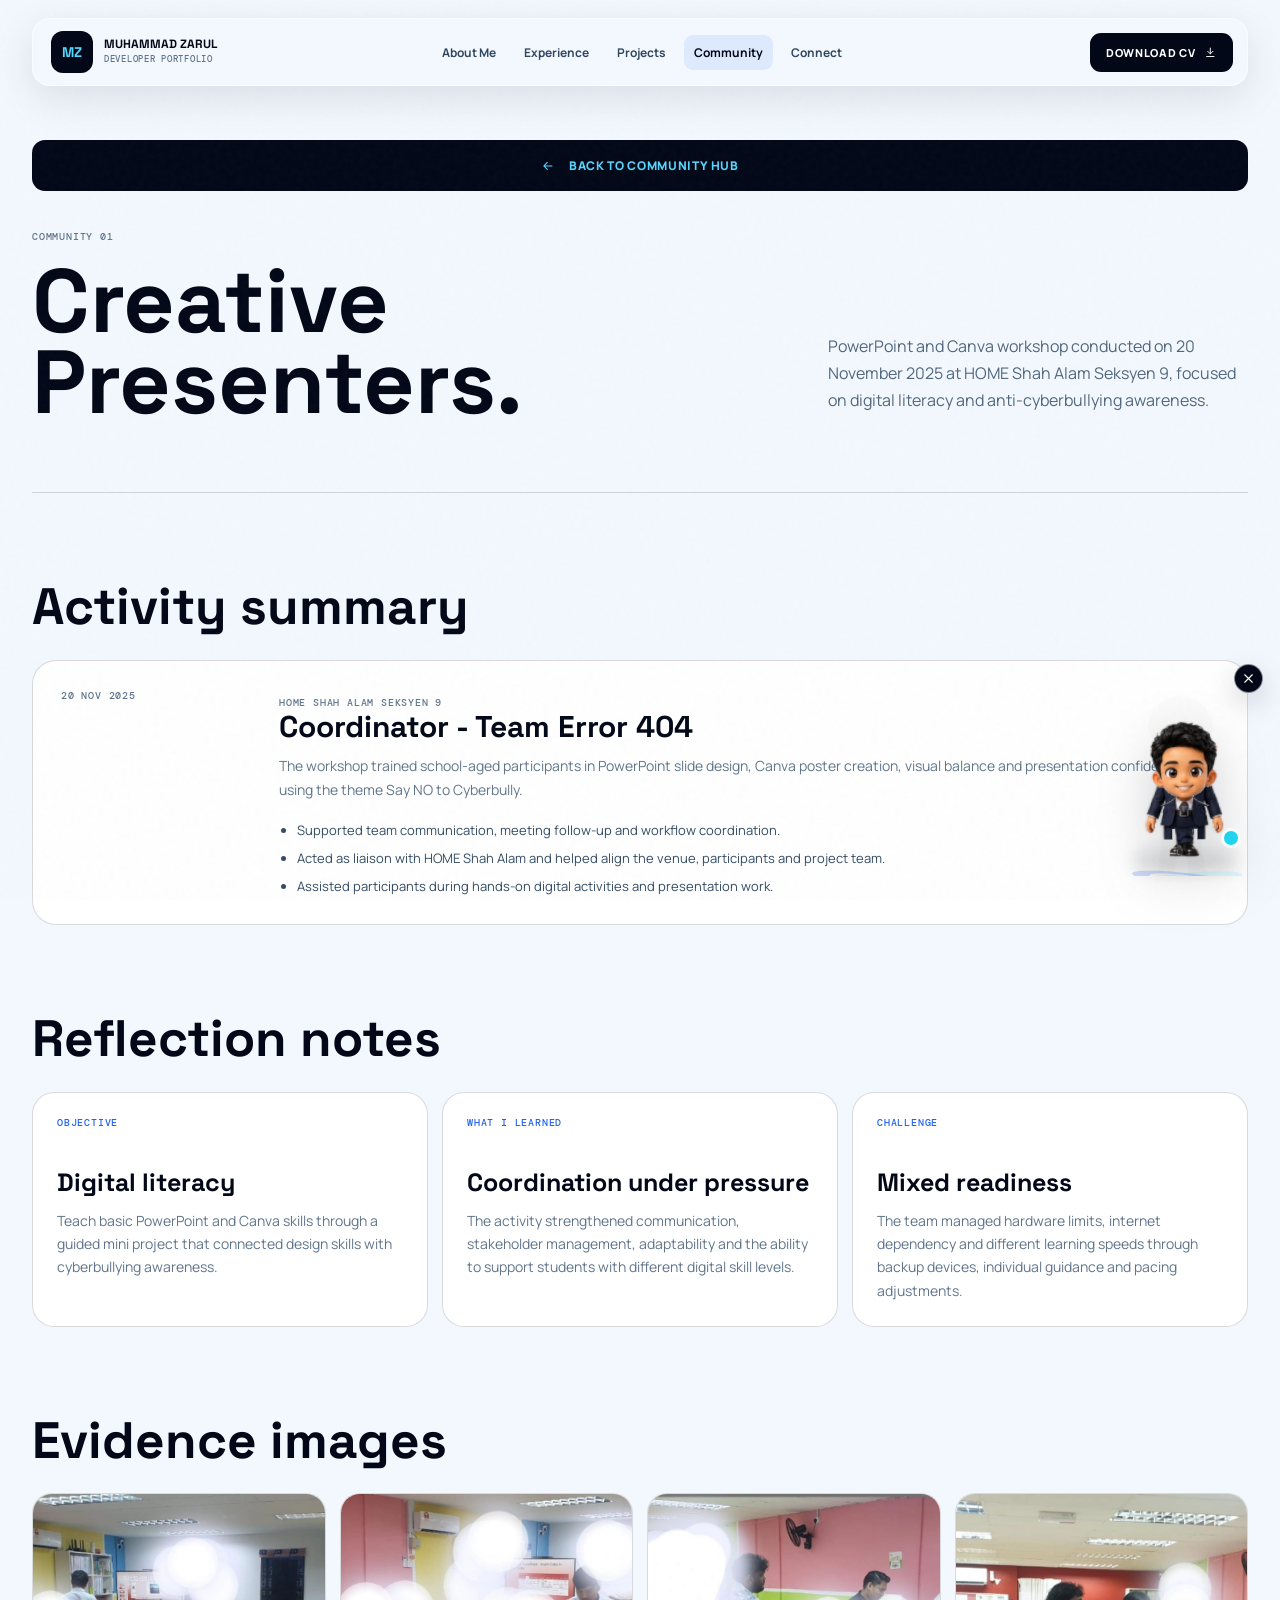
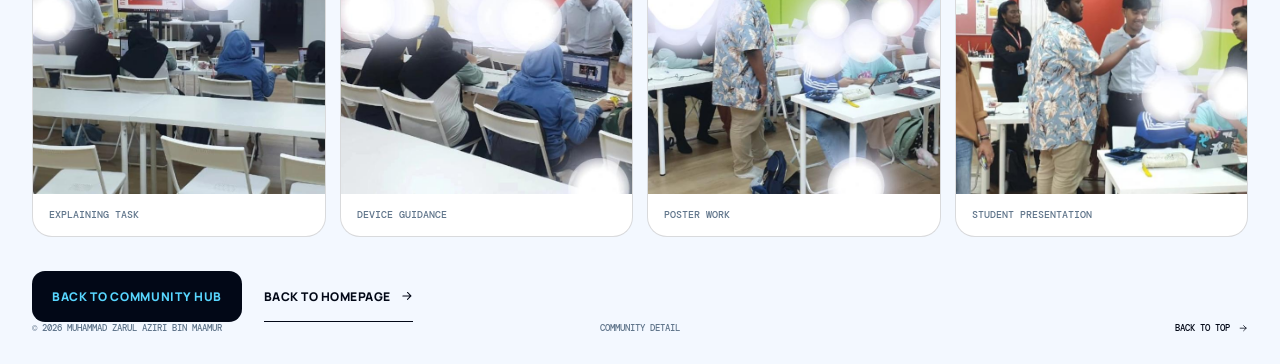
==== community-creative-presenters.html @ b319f22c "Initial portfolio site for GitHub Pages" ====
<!doctype html>
<html lang="en">
<head>
  <meta charset="utf-8">
  <meta name="viewport" content="width=device-width, initial-scale=1">
  <meta name="description" content="Creative Presenters community engagement activity by Muhammad Zarul Aziri Bin Maamur.">
  <meta name="theme-color" content="#020817">
  <title>Creative Presenters | Muhammad Zarul Aziri</title>
  <link rel="preconnect" href="https://fonts.googleapis.com">
  <link rel="preconnect" href="https://fonts.gstatic.com" crossorigin>
  <link href="https://fonts.googleapis.com/css2?family=DM+Mono:wght@400;500&family=Manrope:wght@400;500;600;700;800&family=Space+Grotesk:wght@500;600;700&display=swap" rel="stylesheet">
  <link rel="stylesheet" href="styles.css?v=fixed-image-lightbox">
  <script src="script.js?v=fixed-image-lightbox" defer></script>
</head>
<body id="top">
  <svg class="svg-sprite" aria-hidden="true">
    <symbol id="icon-arrow" viewBox="0 0 24 24"><path d="M5 12h14M13 6l6 6-6 6"/></symbol>
    <symbol id="icon-download" viewBox="0 0 24 24"><path d="M12 4v11M7 10l5 5 5-5M5 20h14"/></symbol>
    <symbol id="icon-menu" viewBox="0 0 24 24"><path d="M4 7h16M4 12h16M4 17h16"/></symbol>
    <symbol id="icon-close" viewBox="0 0 24 24"><path d="m6 6 12 12M18 6 6 18"/></symbol>
  </svg>

  <div class="noise" aria-hidden="true"></div>
  <div class="scroll-progress" aria-hidden="true"><span></span></div>

  <header class="site-header">
    <a class="brand" href="index.html#top" aria-label="Back to homepage">
      <span class="brand-mark">MZ</span>
      <span class="brand-copy">Muhammad Zarul<br><small>Developer portfolio</small></span>
    </a>
    <nav class="desktop-nav" aria-label="Primary navigation">
      <a href="index.html#about">About Me</a>
      <a href="index.html#experience">Experience</a>
      <a href="index.html#work">Projects</a>
      <a class="active" href="index.html#community">Community</a>
      <a href="index.html#contact">Connect</a>
    </nav>
    <a class="header-cta" href="assets/documents/Muhammad_Zarul_Aziri_Internship_CV_Corrected.docx" download>
      Download CV
      <svg><use href="#icon-download"></use></svg>
    </a>
    <button class="menu-toggle" type="button" aria-label="Open menu" aria-expanded="false">
      <svg class="menu-open"><use href="#icon-menu"></use></svg>
      <svg class="menu-close"><use href="#icon-close"></use></svg>
    </button>
  </header>

  <nav class="mobile-nav" aria-label="Mobile navigation">
    <a href="index.html#about">01. About Me</a>
    <a href="index.html#experience">02. Work Experience</a>
    <a href="index.html#work">03. Projects</a>
    <a href="index.html#community">04. Community</a>
    <a href="index.html#contact">05. Connect</a>
  </nav>

  <main class="detail-page section-shell">
    <a class="button button-primary detail-back" href="community.html">
      <svg><use href="#icon-arrow"></use></svg>
      Back to community hub
    </a>

    <section class="detail-hero">
      <div>
        <span class="detail-eyebrow">Community 01</span>
        <h1>Creative Presenters.</h1>
      </div>
      <p>PowerPoint and Canva workshop conducted on 20 November 2025 at HOME Shah Alam Seksyen 9, focused on digital literacy and anti-cyberbullying awareness.</p>
    </section>

    <section class="detail-section" aria-labelledby="creative-summary-title">
      <h2 id="creative-summary-title">Activity summary</h2>
      <article class="role-card">
        <time>20 Nov 2025</time>
        <div>
          <span class="role-meta">HOME Shah Alam Seksyen 9</span>
          <h3>Coordinator - Team Error 404</h3>
          <p>The workshop trained school-aged participants in PowerPoint slide design, Canva poster creation, visual balance and presentation confidence using the theme Say NO to Cyberbully.</p>
          <ul>
            <li>Supported team communication, meeting follow-up and workflow coordination.</li>
            <li>Acted as liaison with HOME Shah Alam and helped align the venue, participants and project team.</li>
            <li>Assisted participants during hands-on digital activities and presentation work.</li>
          </ul>
        </div>
      </article>
    </section>

    <section class="detail-section" aria-labelledby="creative-reflection-title">
      <h2 id="creative-reflection-title">Reflection notes</h2>
      <div class="experience-topic-grid">
        <article class="experience-topic-card">
          <span>Objective</span>
          <h3>Digital literacy</h3>
          <p>Teach basic PowerPoint and Canva skills through a guided mini project that connected design skills with cyberbullying awareness.</p>
        </article>
        <article class="experience-topic-card">
          <span>What I learned</span>
          <h3>Coordination under pressure</h3>
          <p>The activity strengthened communication, stakeholder management, adaptability and the ability to support students with different digital skill levels.</p>
        </article>
        <article class="experience-topic-card">
          <span>Challenge</span>
          <h3>Mixed readiness</h3>
          <p>The team managed hardware limits, internet dependency and different learning speeds through backup devices, individual guidance and pacing adjustments.</p>
        </article>
      </div>
    </section>

    <section class="detail-section" aria-labelledby="creative-gallery-title">
      <h2 id="creative-gallery-title">Evidence images</h2>
      <div class="detail-gallery">
        <figure>
          <a href="assets/community/creative-presenters/1-explaining-task.jpg" aria-label="Open explaining task image">
            <img src="assets/community/creative-presenters/1-explaining-task.jpg" alt="Explaining the workshop task to students">
          </a>
          <figcaption>Explaining task</figcaption>
        </figure>
        <figure>
          <a href="assets/community/creative-presenters/2-device-guidance.jpg" aria-label="Open device guidance image">
            <img src="assets/community/creative-presenters/2-device-guidance.jpg" alt="Helping students use their devices during the digital activity">
          </a>
          <figcaption>Device guidance</figcaption>
        </figure>
        <figure>
          <a href="assets/community/creative-presenters/3-poster-work.jpg" aria-label="Open poster work image">
            <img src="assets/community/creative-presenters/3-poster-work.jpg" alt="Overseeing students as they completed digital poster work">
          </a>
          <figcaption>Poster work</figcaption>
        </figure>
        <figure>
          <a href="assets/community/creative-presenters/4-student-presentation.jpg" aria-label="Open student presentation image">
            <img src="assets/community/creative-presenters/4-student-presentation.jpg" alt="Students presenting their Say NO to Cyberbully project">
          </a>
          <figcaption>Student presentation</figcaption>
        </figure>
      </div>
      <div class="detail-actions">
        <a class="button button-primary" href="community.html">Back to community hub</a>
        <a class="text-link" href="index.html#community">Back to homepage <svg><use href="#icon-arrow"></use></svg></a>
      </div>
    </section>
  </main>

  <footer class="site-footer section-shell">
    <span>&copy; <span id="year"></span> Muhammad Zarul Aziri Bin Maamur</span>
    <span>Community detail</span>
    <a href="#top">Back to top <svg><use href="#icon-arrow"></use></svg></a>
  </footer>
</body>
</html>
---- styles.css ----
:root {
  --ink: #020817;
  --ink-soft: #071b33;
  --paper: #f3f8ff;
  --paper-bright: #ffffff;
  --line: rgba(2, 8, 23, 0.15);
  --muted: #60758b;
  --sky: #58d6ff;
  --cyan: #22d3ee;
  --blue: #2563eb;
  --blue-deep: #0b2a52;
  --radius: 28px;
  --shadow: 0 24px 80px rgba(2, 8, 23, 0.14);
}

* {
  box-sizing: border-box;
}

html {
  overflow-x: hidden;
  scroll-behavior: smooth;
}

body {
  margin: 0;
  color: var(--ink);
  background: var(--paper);
  font-family: "Manrope", sans-serif;
  overflow-x: hidden;
}

body.menu-open {
  overflow: hidden;
}

main {
  display: flex;
  flex-direction: column;
}

.hero {
  order: 1;
}

.showreel {
  order: 2;
}

.skills {
  order: 3;
}

.experience {
  order: 4;
}

.projects {
  order: 5;
}

.community {
  order: 6;
}

.contact {
  order: 7;
}

[id] {
  scroll-margin-top: 120px;
}

a {
  color: inherit;
  text-decoration: none;
}

button,
a {
  -webkit-tap-highlight-color: transparent;
}

button:focus-visible,
a:focus-visible {
  outline: 3px solid var(--cyan);
  outline-offset: 4px;
}

button {
  font: inherit;
}

img,
video {
  display: block;
  width: 100%;
}

svg {
  width: 1.15em;
  height: 1.15em;
  fill: none;
  stroke: currentColor;
  stroke-width: 1.8;
  stroke-linecap: round;
  stroke-linejoin: round;
}

.svg-sprite {
  position: absolute;
  width: 0;
  height: 0;
  overflow: hidden;
}

.noise {
  position: fixed;
  inset: 0;
  z-index: 20;
  pointer-events: none;
  opacity: 0.035;
  background-image: url("data:image/svg+xml,%3Csvg viewBox='0 0 180 180' xmlns='http://www.w3.org/2000/svg'%3E%3Cfilter id='n'%3E%3CfeTurbulence type='fractalNoise' baseFrequency='.9' numOctaves='3' stitchTiles='stitch'/%3E%3C/filter%3E%3Crect width='100%25' height='100%25' filter='url(%23n)' opacity='.8'/%3E%3C/svg%3E");
}

.scroll-progress {
  position: fixed;
  top: 0;
  left: 0;
  z-index: 100;
  width: 100%;
  height: 3px;
  pointer-events: none;
}

.scroll-progress span {
  display: block;
  width: 0;
  height: 100%;
  background: linear-gradient(90deg, var(--blue), var(--cyan));
}

.mascot {
  position: fixed;
  right: clamp(16px, 2.4vw, 34px);
  bottom: clamp(16px, 2.8vw, 34px);
  z-index: 95;
  display: grid;
  gap: 10px;
  justify-items: end;
  width: min(310px, calc(100vw - 28px));
  pointer-events: none;
  opacity: 1;
  transform: none;
  transition:
    left 5200ms linear,
    top 5200ms linear,
    opacity 180ms ease,
    transform 180ms ease;
  will-change: left, top;
}

.mascot.is-positioned {
  top: var(--mascot-y);
  right: auto;
  bottom: auto;
  left: var(--mascot-x);
}

.mascot.is-hidden,
body.menu-open .mascot {
  opacity: 0;
  pointer-events: none;
  transform: translateY(18px) scale(0.92);
}

.mascot.is-dragging {
  transition: opacity 180ms ease, transform 180ms ease;
  transform: scale(1.02);
}

.mascot-bubble {
  position: relative;
  width: min(275px, 100%);
  padding: 14px;
  border: 1px solid rgba(255, 255, 255, 0.68);
  border-radius: 18px 18px 7px 18px;
  background: rgba(255, 255, 255, 0.88);
  box-shadow: 0 18px 50px rgba(2, 8, 23, 0.14);
  backdrop-filter: blur(18px);
  opacity: 0;
  pointer-events: none;
  transform: translateY(8px) scale(0.96);
  transform-origin: right bottom;
  transition: opacity 180ms ease, transform 180ms ease, visibility 180ms ease;
  visibility: hidden;
}

.mascot:hover .mascot-bubble,
.mascot:focus-within .mascot-bubble,
.mascot.is-open .mascot-bubble {
  opacity: 1;
  pointer-events: auto;
  transform: none;
  visibility: visible;
}

.mascot.is-dragging .mascot-bubble {
  opacity: 0;
  pointer-events: none;
  transform: translateY(8px) scale(0.96);
  visibility: hidden;
}

.mascot-bubble::after {
  position: absolute;
  right: 34px;
  bottom: -8px;
  width: 16px;
  aspect-ratio: 1;
  border-right: 1px solid rgba(255, 255, 255, 0.68);
  border-bottom: 1px solid rgba(255, 255, 255, 0.68);
  background: rgba(255, 255, 255, 0.88);
  content: "";
  transform: rotate(45deg);
}

.mascot-kicker {
  display: block;
  margin-bottom: 6px;
  color: var(--blue);
  font: 700 9px/1.2 "DM Mono", monospace;
  letter-spacing: 0.08em;
  text-transform: uppercase;
}

.mascot-message {
  margin: 0;
  color: #18304a;
  font-size: 12px;
  font-weight: 700;
  line-height: 1.45;
}

.mascot-actions {
  position: relative;
  z-index: 1;
  display: flex;
  gap: 8px;
  margin-top: 11px;
}

.mascot-actions a {
  display: inline-flex;
  align-items: center;
  justify-content: center;
  min-height: 34px;
  padding: 0 12px;
  border: 1px solid rgba(37, 99, 235, 0.16);
  border-radius: 10px;
  background: rgba(37, 99, 235, 0.08);
  color: var(--ink);
  font-size: 11px;
  font-weight: 800;
}

.mascot-stage {
  position: relative;
  width: 142px;
  height: 196px;
  border-radius: 38% 38% 24px 24px;
  filter: drop-shadow(0 18px 26px rgba(2, 8, 23, 0.18));
  pointer-events: auto;
  touch-action: none;
  transform-style: preserve-3d;
}

.mascot.is-settling .mascot-stage {
  animation: mascot-walk 650ms ease-in-out infinite;
}

.mascot-stage::before {
  position: absolute;
  left: 50%;
  bottom: 6px;
  width: 72%;
  height: 18px;
  border-radius: 999px;
  background: rgba(2, 8, 23, 0.16);
  content: "";
  filter: blur(9px);
  transform: translateX(-50%);
}

.mascot-canvas,
.mascot-fallback {
  position: absolute;
  inset: 0;
  width: 100%;
  height: 100%;
}

.mascot-canvas {
  opacity: 0;
}

.mascot-fallback {
  object-fit: contain;
  opacity: 1;
  animation: mascot-float 3.4s ease-in-out infinite;
}

.mascot.has-webgl .mascot-canvas {
  opacity: 1;
}

.mascot.has-webgl .mascot-fallback {
  opacity: 0;
}

.mascot-button {
  position: absolute;
  inset: 11% 8% 6%;
  border: 0;
  border-radius: 42% 42% 18px 18px;
  background: transparent;
  cursor: grab;
  touch-action: none;
}

.mascot.is-dragging .mascot-button {
  cursor: grabbing;
}

.mascot-button::after {
  position: absolute;
  right: 4px;
  bottom: 16px;
  width: 14px;
  aspect-ratio: 1;
  border: 3px solid rgba(255, 255, 255, 0.96);
  border-radius: 999px;
  background: var(--cyan);
  box-shadow: 0 0 0 0 rgba(34, 211, 238, 0.45);
  content: "";
  animation: mascot-pulse 1.8s ease-out infinite;
}

.mascot-button:focus-visible {
  outline: 3px solid var(--cyan);
  outline-offset: 5px;
}

.mascot-close {
  position: absolute;
  right: -7px;
  bottom: 183px;
  display: grid;
  place-items: center;
  width: 29px;
  aspect-ratio: 1;
  padding: 0;
  color: white;
  border: 1px solid rgba(255, 255, 255, 0.52);
  border-radius: 999px;
  background: var(--ink);
  box-shadow: 0 10px 28px rgba(2, 8, 23, 0.18);
  cursor: pointer;
  pointer-events: auto;
}

.mascot-close svg {
  width: 15px;
  height: 15px;
}

@media (max-width: 1023px), (hover: none), (pointer: coarse) {
  .mascot {
    display: none;
  }
}

@keyframes mascot-float {
  50% {
    transform: translateY(-5px) rotate(-1deg);
  }
}

@keyframes mascot-walk {
  35% {
    transform: translateY(-5px) rotate(-1.5deg);
  }

  70% {
    transform: translateY(1px) rotate(1.2deg);
  }
}

@keyframes mascot-pulse {
  70% {
    box-shadow: 0 0 0 10px rgba(34, 211, 238, 0);
  }

  100% {
    box-shadow: 0 0 0 0 rgba(34, 211, 238, 0);
  }
}

.section-shell {
  width: min(1440px, calc(100% - 64px));
  margin-inline: auto;
}

.site-header {
  position: fixed;
  top: 18px;
  left: 50%;
  z-index: 90;
  display: grid;
  grid-template-columns: 1fr auto 1fr;
  align-items: center;
  width: min(1440px, calc(100% - 64px));
  padding: 12px 14px 12px 18px;
  border: 1px solid rgba(255, 255, 255, 0.52);
  border-radius: 18px;
  background: rgba(243, 248, 255, 0.84);
  box-shadow: 0 12px 40px rgba(2, 8, 23, 0.1);
  backdrop-filter: blur(18px);
  transform: translateX(-50%);
}

.brand {
  display: flex;
  gap: 11px;
  align-items: center;
  width: fit-content;
}

.brand-mark {
  display: grid;
  place-items: center;
  width: 42px;
  aspect-ratio: 1;
  color: var(--sky);
  border-radius: 12px;
  background: var(--ink);
  font: 700 14px/1 "Space Grotesk", sans-serif;
  letter-spacing: -0.03em;
}

.brand-copy {
  font: 700 12px/1.15 "Space Grotesk", sans-serif;
  text-transform: uppercase;
}

.brand-copy small {
  color: var(--muted);
  font: 500 9px/1 "DM Mono", monospace;
  letter-spacing: 0.08em;
}

.desktop-nav {
  display: flex;
  gap: 8px;
  align-items: center;
}

.desktop-nav a {
  padding: 9px 10px;
  color: #31475f;
  border-radius: 9px;
  font-size: 12px;
  font-weight: 700;
  transition: background 180ms ease, color 180ms ease;
}

.desktop-nav a:hover,
.desktop-nav a.active {
  color: var(--ink);
  background: rgba(37, 99, 235, 0.1);
}

.header-cta {
  display: flex;
  gap: 9px;
  align-items: center;
  justify-self: end;
  padding: 12px 16px;
  color: white;
  border-radius: 11px;
  background: var(--ink);
  font-size: 11px;
  font-weight: 800;
  text-transform: uppercase;
  letter-spacing: 0.06em;
}

.menu-toggle,
.mobile-nav {
  display: none;
}

.hero {
  min-height: 100vh;
  padding-top: 140px;
}

.hero-grid {
  display: grid;
  grid-template-columns: 1.12fr 0.88fr;
  gap: clamp(40px, 6vw, 100px);
  align-items: center;
  min-height: calc(100vh - 220px);
}

.hero-copy {
  min-width: 0;
}

.eyebrow {
  display: flex;
  gap: 10px;
  align-items: center;
  width: fit-content;
  margin-bottom: 28px;
  padding: 8px 12px;
  border: 1px solid var(--line);
  border-radius: 999px;
  font: 500 10px/1 "DM Mono", monospace;
  letter-spacing: 0.05em;
  text-transform: uppercase;
}

.status-dot {
  position: relative;
  width: 8px;
  height: 8px;
  border-radius: 50%;
  background: var(--cyan);
}

.status-dot::after {
  position: absolute;
  inset: -4px;
  border: 1px solid var(--cyan);
  border-radius: inherit;
  content: "";
  animation: pulse 1.8s ease-out infinite;
}

@keyframes pulse {
  0% { opacity: 1; transform: scale(0.5); }
  100% { opacity: 0; transform: scale(1.5); }
}

.hero h1 {
  max-width: 850px;
  margin: 0;
  font: 700 clamp(58px, 7.15vw, 118px)/0.86 "Space Grotesk", sans-serif;
  letter-spacing: -0.075em;
}

.hero h1.hero-name {
  max-width: 900px;
  font-size: clamp(54px, 6.25vw, 100px);
  line-height: 0.9;
}

.accent-word {
  position: relative;
  z-index: 0;
  color: var(--ink);
  white-space: nowrap;
}

.accent-word::after {
  position: absolute;
  left: -0.03em;
  right: -0.03em;
  bottom: 0.04em;
  z-index: -1;
  height: 0.22em;
  background: var(--sky);
  content: "";
  transform: rotate(-1deg);
}

.hero-intro {
  max-width: 660px;
  margin: 30px 0 0;
  color: #43576c;
  font-size: clamp(16px, 1.45vw, 21px);
  line-height: 1.55;
}

.hero-location {
  max-width: 640px;
  margin: 12px 0 0;
  color: var(--muted);
  font-size: 14px;
  line-height: 1.65;
}

.hero-actions {
  display: flex;
  gap: 28px;
  align-items: center;
  margin-top: 34px;
}

.button {
  display: inline-flex;
  gap: 14px;
  align-items: center;
  justify-content: center;
  padding: 17px 20px;
  border-radius: 13px;
  font-size: 12px;
  font-weight: 800;
  text-transform: uppercase;
  letter-spacing: 0.055em;
  transition: transform 180ms ease, box-shadow 180ms ease;
}

.button:hover {
  box-shadow: 0 14px 35px rgba(2, 8, 23, 0.18);
  transform: translateY(-3px);
}

.button-primary {
  color: var(--sky);
  background: var(--ink);
}

.text-link {
  display: inline-flex;
  gap: 9px;
  align-items: center;
  padding-block: 10px;
  border-bottom: 1px solid var(--ink);
  font-size: 12px;
  font-weight: 800;
  text-transform: uppercase;
  letter-spacing: 0.04em;
}

.hero-meta {
  display: flex;
  gap: 20px;
  margin-top: 44px;
  color: var(--muted);
  font: 500 10px/1 "DM Mono", monospace;
  text-transform: uppercase;
}

.hero-meta span + span::before {
  margin-right: 20px;
  color: var(--ink);
  content: "•";
}

.profile-facts {
  display: grid;
  grid-template-columns: repeat(2, minmax(0, 1fr));
  max-width: 650px;
  margin: 40px 0 0;
  border-top: 1px solid var(--line);
  border-bottom: 1px solid var(--line);
}

.profile-facts div {
  min-width: 0;
  padding: 16px 18px 17px 0;
}

.profile-facts div:nth-child(even) {
  padding-left: 22px;
  border-left: 1px solid var(--line);
}

.profile-facts div:nth-child(-n + 2) {
  border-bottom: 1px solid var(--line);
}

.profile-facts dt {
  margin-bottom: 7px;
  color: var(--muted);
  font: 500 9px/1.2 "DM Mono", monospace;
  letter-spacing: 0.08em;
  text-transform: uppercase;
}

.profile-facts dd {
  margin: 0;
  color: var(--ink);
  font: 700 15px/1.25 "Space Grotesk", sans-serif;
}

.hero-visual {
  position: relative;
  min-height: 640px;
  perspective: 1000px;
}

.hero-frame {
  position: absolute;
  inset: 4% 7% 8% 12%;
  overflow: hidden;
  border: 1px solid rgba(255, 255, 255, 0.25);
  border-radius: 48% 48% 26px 26px;
  background: var(--ink);
  box-shadow: var(--shadow);
  transform: rotate(2deg);
  transition: transform 350ms ease;
}

.hero-frame::after {
  position: absolute;
  inset: 0;
  pointer-events: none;
  background: linear-gradient(180deg, transparent 45%, rgba(0, 0, 0, 0.42));
  content: "";
}

.hero-frame img,
.hero-frame video {
  height: 100%;
  object-fit: cover;
}

.portrait-slot img {
  object-position: 50% 50%;
}

.media-slot {
  position: relative;
  overflow: hidden;
  cursor: pointer;
}

.media-slot:focus-visible {
  outline: 3px solid var(--cyan);
  outline-offset: 4px;
}

.media-placeholder {
  position: relative;
  display: flex;
  width: 100%;
  height: 100%;
}

.portrait-slot .media-placeholder {
  flex-direction: column;
  justify-content: flex-end;
  min-height: 100%;
  padding: 42px;
  color: white;
  background:
    radial-gradient(circle at 65% 20%, rgba(34, 211, 238, 0.3), transparent 32%),
    linear-gradient(140deg, #0b2a52 0%, #020817 52%, #071b33 100%);
}

.portrait-slot .media-placeholder::before {
  position: absolute;
  top: 18%;
  left: 50%;
  width: 48%;
  aspect-ratio: 0.78;
  border: 1px solid rgba(88, 214, 255, 0.38);
  border-radius: 50% 50% 24% 24%;
  background:
    radial-gradient(circle at 50% 27%, rgba(255,255,255,.18) 0 11%, transparent 12%),
    linear-gradient(145deg, rgba(255,255,255,.13), transparent);
  content: "";
  transform: translateX(-50%);
}

.placeholder-index {
  position: absolute;
  top: 32px;
  left: 34px;
  color: var(--sky);
  font: 500 12px "DM Mono", monospace;
}

.portrait-slot strong {
  display: block;
  font: 700 36px/1 "Space Grotesk", sans-serif;
}

.portrait-slot small {
  display: block;
  max-width: 250px;
  margin-top: 10px;
  color: rgba(255,255,255,.62);
  font: 400 11px/1.5 "DM Mono", monospace;
}

.visual-orbit {
  position: absolute;
  border: 1px solid rgba(37, 99, 235, 0.2);
  border-radius: 50%;
}

.orbit-one {
  top: 0;
  right: -12%;
  width: 82%;
  aspect-ratio: 1;
}

.orbit-two {
  bottom: 0;
  left: -8%;
  width: 50%;
  aspect-ratio: 1;
  border-style: dashed;
}

.floating-card {
  position: absolute;
  z-index: 3;
  display: flex;
  gap: 12px;
  align-items: center;
  border: 1px solid rgba(255,255,255,.5);
  border-radius: 18px;
  box-shadow: 0 15px 45px rgba(0,0,0,.12);
  backdrop-filter: blur(14px);
}

.floating-code {
  top: 14%;
  left: 0;
  padding: 16px;
  background: rgba(255, 255, 255, 0.92);
  font-size: 11px;
}

.floating-code svg {
  width: 30px;
  height: 30px;
  color: var(--blue);
}

.floating-code strong {
  font-size: 12px;
}

.floating-stat {
  right: 0;
  bottom: 22%;
  padding: 16px 20px;
  color: var(--ink);
  background: var(--sky);
}

.floating-stat strong {
  font: 700 34px/1 "Space Grotesk", sans-serif;
}

.floating-stat span {
  font-size: 10px;
  font-weight: 700;
  text-transform: uppercase;
}

.hero-caption {
  position: absolute;
  right: 2%;
  bottom: 3%;
  z-index: 3;
  display: flex;
  gap: 8px;
}

.hero-caption span {
  padding: 7px 10px;
  color: white;
  border-radius: 999px;
  background: var(--ink);
  font: 500 9px/1 "DM Mono", monospace;
  text-transform: uppercase;
}

.hero-ticker {
  overflow: hidden;
  margin-top: 45px;
  padding-block: 18px;
  border-top: 1px solid var(--line);
  border-bottom: 1px solid var(--line);
}

.ticker-track {
  display: flex;
  gap: 24px;
  align-items: center;
  width: max-content;
  animation: ticker 25s linear infinite;
}

.ticker-track span {
  font: 600 13px/1 "Space Grotesk", sans-serif;
  text-transform: uppercase;
  letter-spacing: 0.06em;
}

.ticker-track i {
  width: 5px;
  height: 5px;
  border-radius: 50%;
  background: var(--cyan);
}

@keyframes ticker {
  to { transform: translateX(-50%); }
}

.showreel,
.projects,
.skills,
.experience,
.community,
.contact {
  padding-top: 150px;
}

.section-heading {
  display: grid;
  grid-template-columns: 1fr minmax(280px, 400px);
  gap: 50px;
  align-items: end;
  margin-bottom: 60px;
}

.section-number,
.skill-label,
.project-kicker,
.community-caption span,
.contact-topline,
.dialog-kicker {
  color: var(--muted);
  font: 500 10px/1.2 "DM Mono", monospace;
  text-transform: uppercase;
  letter-spacing: 0.075em;
}

.section-heading h2 {
  margin: 16px 0 0;
  font: 700 clamp(47px, 5.2vw, 84px)/0.92 "Space Grotesk", sans-serif;
  letter-spacing: -0.065em;
}

.section-heading > p {
  margin: 0 0 6px;
  color: #51677d;
  font-size: 15px;
  line-height: 1.7;
}

.preview-grid {
  display: grid;
  gap: 16px;
}

.preview-grid-two {
  grid-template-columns: repeat(2, minmax(0, 1fr));
}

.preview-grid-three {
  grid-template-columns: repeat(3, minmax(0, 1fr));
}

.preview-grid-four {
  grid-template-columns: repeat(4, minmax(0, 1fr));
}

.preview-card {
  display: flex;
  flex-direction: column;
  min-height: 300px;
  padding: 30px;
  border: 1px solid var(--line);
  border-radius: 24px;
  color: inherit;
  text-decoration: none;
  background: var(--paper-bright);
  transition: border-color 220ms ease, box-shadow 220ms ease, transform 220ms ease;
}

.preview-card-link:hover,
.preview-card-link:focus-visible {
  border-color: rgba(0, 188, 240, 0.55);
  box-shadow: 0 24px 70px rgba(0, 36, 92, 0.12);
  transform: translateY(-4px);
}

.preview-card-dark {
  color: white;
  background: var(--ink);
}

.preview-index {
  display: block;
  color: var(--muted);
  font: 500 10px/1.2 "DM Mono", monospace;
  letter-spacing: 0.08em;
  text-transform: uppercase;
}

.preview-card-dark .preview-index {
  color: rgba(255,255,255,.58);
}

.preview-card h3 {
  margin: 56px 0 18px;
  font: 700 34px/1 "Space Grotesk", sans-serif;
}

.preview-card p {
  max-width: 440px;
  margin: 0;
  color: var(--muted);
  font-size: 14px;
  line-height: 1.7;
}

.preview-card-dark p {
  color: rgba(255,255,255,.68);
}

.preview-tags {
  display: flex;
  gap: 8px;
  flex-wrap: wrap;
  margin-top: 32px;
}

.preview-tags span {
  padding: 8px 10px;
  border: 1px solid currentColor;
  border-radius: 999px;
  font: 500 9px/1 "DM Mono", monospace;
  text-transform: uppercase;
}

.preview-link-label {
  display: inline-flex;
  gap: 8px;
  align-items: center;
  margin-top: auto;
  padding-top: 28px;
  color: var(--blue);
  font-size: 11px;
  font-weight: 800;
  letter-spacing: 0.05em;
  text-transform: uppercase;
}

.preview-card-dark .preview-link-label {
  color: var(--cyan);
}

.section-more {
  display: inline-flex;
  gap: 10px;
  align-items: center;
  margin-top: 28px;
  padding-bottom: 8px;
  border-bottom: 1px solid currentColor;
  font-size: 12px;
  font-weight: 800;
  letter-spacing: 0.05em;
  text-transform: uppercase;
}

.detail-page {
  padding-top: 140px;
}

.detail-back {
  margin-bottom: 32px;
}

.detail-back svg {
  transform: rotate(180deg);
}

.detail-hero {
  display: grid;
  grid-template-columns: minmax(0, 1fr) minmax(280px, 420px);
  gap: 50px;
  align-items: end;
  padding-bottom: 70px;
  border-bottom: 1px solid var(--line);
}

.detail-hero h1 {
  max-width: 900px;
  margin: 16px 0 0;
  font: 700 clamp(54px, 7vw, 104px)/0.9 "Space Grotesk", sans-serif;
}

.detail-hero p {
  margin: 0 0 8px;
  color: #51677d;
  font-size: 16px;
  line-height: 1.7;
}

.detail-section {
  padding-top: 90px;
}

.detail-section h2 {
  margin: 0 0 28px;
  font: 700 clamp(38px, 4vw, 66px)/0.95 "Space Grotesk", sans-serif;
}

.role-list {
  display: grid;
  gap: 16px;
}

.role-card {
  display: grid;
  grid-template-columns: 190px minmax(0, 1fr);
  gap: 28px;
  padding: 28px;
  border: 1px solid var(--line);
  border-radius: 24px;
  background: var(--paper-bright);
}

.role-card time,
.role-card .role-meta,
.detail-eyebrow {
  color: var(--muted);
  font: 500 10px/1.35 "DM Mono", monospace;
  letter-spacing: 0.08em;
  text-transform: uppercase;
}

.role-card h3 {
  margin: 0;
  font: 700 30px/1.05 "Space Grotesk", sans-serif;
}

.role-card p {
  margin: 12px 0 0;
  color: var(--muted);
  font-size: 14px;
  line-height: 1.7;
}

.role-card ul {
  display: grid;
  gap: 8px;
  margin: 18px 0 0;
  padding-left: 18px;
  color: #334b63;
  font-size: 13px;
  line-height: 1.55;
}

.role-substack {
  display: grid;
  gap: 14px;
  margin-top: 22px;
}

.role-subrole {
  padding: 18px;
  border: 1px solid rgba(0, 71, 171, 0.12);
  border-radius: 18px;
  background: rgba(255, 255, 255, 0.62);
}

.role-subrole h4 {
  margin: 0;
  color: var(--ink);
  font: 700 17px/1.25 "Space Grotesk", sans-serif;
}

.role-subrole p {
  margin-top: 8px;
}

.experience-topic-grid {
  display: grid;
  grid-template-columns: repeat(3, minmax(0, 1fr));
  gap: 14px;
}

.experience-topic-card {
  min-height: 230px;
  padding: 24px;
  border: 1px solid var(--line);
  border-radius: 22px;
  background: var(--paper-bright);
}

.experience-topic-card span {
  display: block;
  color: var(--blue);
  font: 500 10px/1.2 "DM Mono", monospace;
  letter-spacing: 0.08em;
  text-transform: uppercase;
}

.experience-topic-card h3 {
  margin: 40px 0 14px;
  font: 700 25px/1.05 "Space Grotesk", sans-serif;
}

.experience-topic-card p {
  margin: 0;
  color: var(--muted);
  font-size: 14px;
  line-height: 1.65;
}

.role-gallery {
  display: grid;
  grid-template-columns: repeat(3, minmax(0, 1fr));
  gap: 12px;
  margin-top: 24px;
}

.role-gallery figure {
  margin: 0;
  overflow: hidden;
  border: 1px solid var(--line);
  border-radius: 18px;
  background: var(--paper-bright);
}

.role-gallery a,
.detail-gallery a {
  display: block;
  position: relative;
  color: inherit;
  text-decoration: none;
}

.role-gallery a::after,
.detail-gallery a::after {
  content: "Click to view";
  position: absolute;
  right: 12px;
  bottom: 12px;
  padding: 8px 10px;
  color: white;
  border-radius: 999px;
  background: rgba(2, 8, 23, 0.72);
  opacity: 0;
  transform: translateY(8px);
  transition: opacity 180ms ease, transform 180ms ease;
  font: 700 9px/1 "DM Mono", monospace;
  letter-spacing: 0.06em;
  text-transform: uppercase;
}

.role-gallery a:hover::after,
.role-gallery a:focus-visible::after,
.detail-gallery a:hover::after,
.detail-gallery a:focus-visible::after {
  opacity: 1;
  transform: translateY(0);
}

.role-gallery img {
  height: 210px;
  object-fit: cover;
  transition: transform 220ms ease, filter 220ms ease;
}

.role-gallery a:hover img,
.role-gallery a:focus-visible img,
.detail-gallery a:hover img,
.detail-gallery a:focus-visible img {
  filter: saturate(1.08) contrast(1.04);
  transform: scale(1.04);
}

.role-gallery figcaption {
  padding: 12px 14px;
  color: var(--muted);
  font: 500 10px/1.35 "DM Mono", monospace;
  letter-spacing: 0.06em;
  text-transform: uppercase;
}

.detail-gallery {
  display: grid;
  grid-template-columns: repeat(4, minmax(0, 1fr));
  gap: 14px;
}

.detail-gallery figure {
  margin: 0;
  overflow: hidden;
  border: 1px solid var(--line);
  border-radius: 20px;
  background: var(--paper-bright);
}

.detail-gallery img {
  height: 300px;
  object-fit: cover;
  transition: transform 220ms ease, filter 220ms ease;
}

.detail-gallery figcaption {
  padding: 14px 16px;
  color: var(--muted);
  font: 500 10px/1.4 "DM Mono", monospace;
  text-transform: uppercase;
}

.detail-actions {
  display: flex;
  gap: 22px;
  flex-wrap: wrap;
  margin-top: 34px;
}

.showreel-stage {
  aspect-ratio: 16 / 8.3;
  color: white;
  border-radius: var(--radius);
  background: var(--ink);
  box-shadow: var(--shadow);
}

.showreel-stage video {
  height: 100%;
  object-fit: cover;
}

.video-placeholder {
  flex-direction: column;
  justify-content: flex-end;
  padding: clamp(28px, 5vw, 70px);
  background:
    linear-gradient(90deg, transparent 49.8%, rgba(255,255,255,.08) 50%, transparent 50.2%),
    linear-gradient(0deg, transparent 49.8%, rgba(255,255,255,.08) 50%, transparent 50.2%),
    radial-gradient(circle at 70% 35%, rgba(34, 211, 238, 0.28), transparent 28%),
    radial-gradient(circle at 30% 60%, rgba(37, 99, 235, 0.32), transparent 30%),
    #020817;
  background-size: 80px 80px, 80px 80px, auto, auto, auto;
}

.video-placeholder::before,
.video-placeholder::after {
  position: absolute;
  border: 1px solid rgba(88, 214, 255, 0.45);
  border-radius: 50%;
  content: "";
}

.video-placeholder::before {
  top: 12%;
  right: 15%;
  width: 28%;
  aspect-ratio: 1;
}

.video-placeholder::after {
  top: 23%;
  right: 23%;
  width: 12%;
  aspect-ratio: 1;
}

.play-button {
  position: absolute;
  top: 50%;
  left: 50%;
  z-index: 2;
  display: grid;
  place-items: center;
  width: 88px;
  aspect-ratio: 1;
  color: var(--ink);
  border: 0;
  border-radius: 50%;
  background: var(--sky);
  box-shadow: 0 0 0 0 rgba(88, 214, 255, 0.42);
  cursor: pointer;
  transform: translate(-50%, -50%);
  animation: playPulse 2.2s infinite;
}

@keyframes playPulse {
  70% { box-shadow: 0 0 0 22px rgba(88, 214, 255, 0); }
  100% { box-shadow: 0 0 0 0 rgba(88, 214, 255, 0); }
}

.play-button svg {
  width: 30px;
  height: 30px;
  fill: currentColor;
  stroke: none;
  transform: translateX(2px);
}

.video-placeholder-copy {
  position: relative;
  z-index: 2;
}

.video-placeholder-copy span,
.video-placeholder-copy small {
  display: block;
  color: rgba(255,255,255,.6);
  font: 500 10px/1.4 "DM Mono", monospace;
  text-transform: uppercase;
}

.video-placeholder-copy strong {
  display: block;
  max-width: 700px;
  margin: 11px 0;
  font: 600 clamp(30px, 4vw, 62px)/1 "Space Grotesk", sans-serif;
  letter-spacing: -0.04em;
}

.fake-timeline {
  position: relative;
  z-index: 2;
  width: 100%;
  height: 2px;
  margin-top: 25px;
  background: rgba(255,255,255,.2);
}

.fake-timeline span {
  display: block;
  width: 34%;
  height: 100%;
  background: var(--sky);
  transition: width 1.2s ease;
}

.showreel-stage.previewing .fake-timeline span {
  width: 78%;
}

.filmstrip {
  display: grid;
  grid-template-columns: 1.1fr 0.9fr 1fr 1.15fr;
  gap: 12px;
  margin-top: 12px;
}

.film-frame {
  min-height: 230px;
  border-radius: 20px;
  background: #dbeafe;
}

.compact-placeholder {
  flex-direction: column;
  justify-content: space-between;
  padding: 18px;
  background:
    linear-gradient(135deg, rgba(255,255,255,.5), transparent),
    repeating-linear-gradient(135deg, transparent 0 16px, rgba(37, 99, 235, 0.07) 17px 18px);
}

.compact-placeholder span {
  font: 600 11px "DM Mono", monospace;
  letter-spacing: .08em;
}

.compact-placeholder small {
  color: var(--muted);
  font: 500 9px "DM Mono", monospace;
  text-transform: uppercase;
}

.quote-frame {
  display: flex;
  flex-direction: column;
  justify-content: space-between;
  padding: 20px;
  color: white;
  background: var(--blue);
}

.quote-frame > span {
  font: 700 54px/1 "Space Grotesk", sans-serif;
}

.quote-frame p {
  margin: 0;
  font: 600 20px/1.25 "Space Grotesk", sans-serif;
  letter-spacing: -0.02em;
}

.project {
  margin-top: 80px;
  padding: clamp(25px, 3.8vw, 54px);
  border-radius: 34px;
}

.project-schoolshield {
  color: white;
  background: var(--ink);
}

.project-mathtutor {
  color: var(--ink);
  background: #e7f2ff;
}

.project-topline {
  display: grid;
  grid-template-columns: 1fr auto 1fr;
  align-items: center;
  margin-bottom: 50px;
}

.project-index,
.project-year {
  font: 500 11px "DM Mono", monospace;
}

.project-year {
  justify-self: end;
}

.project-tags {
  display: flex;
  gap: 7px;
  flex-wrap: wrap;
  justify-content: center;
}

.project-tags span {
  padding: 7px 10px;
  border: 1px solid currentColor;
  border-radius: 999px;
  font: 500 9px "DM Mono", monospace;
  text-transform: uppercase;
}

.project-schoolshield .project-tags span {
  border-color: rgba(255,255,255,.23);
}

.project-grid {
  display: grid;
  grid-template-columns: 0.78fr 1.22fr;
  gap: clamp(35px, 6vw, 90px);
  align-items: center;
}

.project-grid-reverse {
  grid-template-columns: 0.78fr 1.22fr;
}

.project-grid-reverse .project-copy {
  grid-column: 2;
}

.project-grid-reverse .project-media-stack {
  grid-row: 1;
  grid-column: 1;
}

.project-kicker {
  color: inherit;
  opacity: .58;
}

.project-copy h3 {
  margin: 16px 0 24px;
  font: 700 clamp(50px, 6vw, 94px)/0.9 "Space Grotesk", sans-serif;
  letter-spacing: -0.07em;
}

.project-lead {
  max-width: 560px;
  margin: 0;
  opacity: .76;
  font-size: 16px;
  line-height: 1.65;
}

.project-outcomes {
  display: grid;
  gap: 0;
  margin-top: 32px;
  border-top: 1px solid currentColor;
  border-bottom: 1px solid currentColor;
  border-color: rgba(96, 117, 139, 0.3);
}

.project-outcomes div {
  display: grid;
  grid-template-columns: 110px 1fr;
  gap: 16px;
  padding: 14px 0;
  border-bottom: 1px solid rgba(96, 117, 139, 0.24);
}

.project-outcomes div:last-child {
  border-bottom: 0;
}

.project-outcomes strong {
  color: var(--sky);
  font: 600 11px "DM Mono", monospace;
  text-transform: uppercase;
}

.project-mathtutor .project-outcomes strong {
  color: var(--blue);
}

.project-outcomes span {
  font-size: 12px;
}

.project-link {
  display: inline-flex;
  gap: 10px;
  align-items: center;
  margin-top: 30px;
  padding-bottom: 7px;
  border-bottom: 1px solid currentColor;
  font-size: 11px;
  font-weight: 800;
  text-transform: uppercase;
  letter-spacing: .04em;
}

.project-links {
  display: flex;
  gap: 24px;
  align-items: center;
}

.project-showcase {
  display: grid;
  grid-template-columns: minmax(0, 1.35fr) minmax(280px, 0.65fr);
  gap: clamp(24px, 4vw, 48px);
  align-items: center;
  padding: clamp(18px, 3vw, 30px);
  color: white;
  border: 1px solid rgba(34, 211, 238, 0.22);
  border-radius: 34px;
  background:
    radial-gradient(circle at 10% 0%, rgba(34, 211, 238, 0.18), transparent 34%),
    linear-gradient(135deg, #020817, #082f49);
  box-shadow: var(--shadow);
}

.project-showcase img {
  min-height: 360px;
  border-radius: 24px;
  object-fit: cover;
  box-shadow: 0 24px 70px rgba(0, 0, 0, 0.34);
}

.project-showcase-copy h2 {
  margin: 18px 0;
  font: 700 clamp(32px, 4vw, 58px)/0.95 "Space Grotesk", sans-serif;
  letter-spacing: -0.055em;
}

.project-showcase-copy p,
.detail-section-intro {
  margin: 0;
  color: var(--muted);
  font-size: 15px;
  line-height: 1.75;
}

.project-showcase-copy p {
  color: rgba(255,255,255,.72);
}

.detail-section-intro {
  max-width: 720px;
  margin-bottom: 22px;
}

.project-feature-grid {
  display: grid;
  grid-template-columns: repeat(4, minmax(0, 1fr));
  gap: 14px;
}

.project-feature-grid article {
  min-height: 220px;
  padding: 24px;
  border: 1px solid var(--line);
  border-radius: 22px;
  background: var(--paper-bright);
}

.project-feature-grid strong {
  display: block;
  color: var(--blue);
  font: 700 13px/1.2 "DM Mono", monospace;
  letter-spacing: 0.06em;
  text-transform: uppercase;
}

.project-feature-grid p {
  margin: 42px 0 0;
  color: var(--muted);
  font-size: 14px;
  line-height: 1.65;
}

.project-gallery {
  grid-template-columns: repeat(3, minmax(0, 1fr));
}

.project-gallery img {
  height: 340px;
}

.secondary-link {
  opacity: .64;
}

.project-media-stack {
  position: relative;
  min-height: 620px;
}

.project-cover {
  position: absolute;
  inset: 0 8% 8% 0;
  border-radius: 25px;
  box-shadow: 0 26px 60px rgba(0,0,0,.25);
}

.product-placeholder {
  flex-direction: column;
  align-items: center;
  justify-content: center;
  text-align: center;
}

.schoolshield-placeholder {
  color: white;
  background:
    radial-gradient(circle at 50% 44%, rgba(34, 211, 238, 0.25), transparent 26%),
    linear-gradient(145deg, #0b2a52, #020817);
}

.tutor-placeholder {
  background:
    linear-gradient(rgba(37, 99, 235, 0.1) 1px, transparent 1px),
    linear-gradient(90deg, rgba(37, 99, 235, 0.1) 1px, transparent 1px),
    #f8fbff;
  background-size: 28px 28px;
}

.product-placeholder > strong {
  position: relative;
  z-index: 2;
  margin-top: 24px;
  font: 700 clamp(38px, 4vw, 64px)/1 "Space Grotesk", sans-serif;
  letter-spacing: -0.05em;
}

.product-placeholder > small {
  position: relative;
  z-index: 2;
  margin-top: 10px;
  opacity: .6;
  font: 500 10px "DM Mono", monospace;
  text-transform: uppercase;
}

.radar {
  position: relative;
  width: 180px;
  aspect-ratio: 1;
  border: 1px solid rgba(34, 211, 238, 0.48);
  border-radius: 50%;
  background:
    linear-gradient(90deg, transparent 49%, rgba(34, 211, 238, 0.42) 50%, transparent 51%),
    linear-gradient(transparent 49%, rgba(34, 211, 238, 0.42) 50%, transparent 51%);
}

.radar::before,
.radar::after {
  position: absolute;
  inset: 20%;
  border: 1px solid rgba(34, 211, 238, 0.4);
  border-radius: 50%;
  content: "";
}

.radar::after {
  inset: 40%;
}

.radar span {
  position: absolute;
  top: 50%;
  left: 50%;
  width: 47%;
  height: 2px;
  background: var(--cyan);
  box-shadow: 0 0 15px var(--cyan);
  transform-origin: left;
  animation: scan 3s linear infinite;
}

@keyframes scan {
  to { transform: rotate(360deg); }
}

.equation {
  display: grid;
  place-items: center;
  width: 190px;
  aspect-ratio: 1;
  color: white;
  border-radius: 50%;
  background: var(--blue);
  box-shadow: 18px 18px 0 var(--sky);
  font: 600 34px "DM Mono", monospace;
  transform: rotate(-7deg);
}

.project-detail {
  position: absolute;
  z-index: 3;
  width: 42%;
  aspect-ratio: 1.2;
  border: 7px solid;
  border-radius: 18px;
  box-shadow: 0 18px 45px rgba(0,0,0,.28);
}

.project-schoolshield .project-detail {
  border-color: var(--ink);
}

.project-mathtutor .project-detail {
  border-color: #e7f2ff;
}

.detail-one {
  right: 0;
  bottom: 0;
}

.detail-two {
  top: 8%;
  right: 0;
  transform: translateX(10%);
}

.project-detail img {
  height: 100%;
  object-fit: cover;
}

.project-video-row {
  display: grid;
  grid-template-columns: minmax(240px, .65fr) 1.35fr;
  gap: 20px;
  align-items: stretch;
  margin-top: 38px;
}

.mini-video {
  min-height: 125px;
  border: 1px solid rgba(96, 117, 139, 0.3);
  border-radius: 17px;
}

.mini-video .media-placeholder {
  display: grid;
  grid-template-columns: auto 1fr;
  gap: 4px 14px;
  align-content: center;
  padding: 20px;
}

.mini-video svg {
  grid-row: span 2;
  width: 34px;
  height: 34px;
  color: var(--sky);
  fill: currentColor;
  stroke: none;
}

.project-mathtutor .mini-video svg {
  color: var(--blue);
}

.mini-video span {
  font-size: 12px;
  font-weight: 800;
}

.mini-video small {
  opacity: .55;
  font: 500 9px "DM Mono", monospace;
  text-transform: uppercase;
}

.flow-diagram {
  display: flex;
  gap: 10px;
  align-items: center;
  justify-content: space-around;
  padding: 20px;
  border: 1px solid rgba(96, 117, 139, 0.3);
  border-radius: 17px;
}

.flow-diagram span {
  font: 600 11px "DM Mono", monospace;
  text-transform: uppercase;
}

.flow-diagram i {
  position: relative;
  flex: 1;
  max-width: 80px;
  height: 1px;
  background: currentColor;
  opacity: .4;
}

.flow-diagram i::after {
  position: absolute;
  top: -3px;
  right: 0;
  width: 7px;
  height: 7px;
  border-top: 1px solid currentColor;
  border-right: 1px solid currentColor;
  content: "";
  transform: rotate(45deg);
}

.skill-bento {
  display: grid;
  grid-template-columns: 1.15fr .85fr .85fr;
  gap: 14px;
}

.skill-card {
  position: relative;
  min-height: 300px;
  overflow: hidden;
  padding: 28px;
  border: 1px solid var(--line);
  border-radius: 25px;
  background: var(--paper-bright);
}

.skill-card-large {
  grid-row: span 2;
  min-height: 614px;
}

.skill-card h3 {
  max-width: 360px;
  margin: 50px 0 0;
  font: 600 28px/1.1 "Space Grotesk", sans-serif;
  letter-spacing: -0.04em;
}

.skill-chips {
  display: flex;
  gap: 7px;
  flex-wrap: wrap;
  margin-top: 35px;
}

.skill-chips span,
.strength-list span {
  padding: 8px 10px;
  border: 1px solid var(--line);
  border-radius: 999px;
  font: 500 9px "DM Mono", monospace;
  text-transform: uppercase;
}

.skill-orbit {
  position: absolute;
  inset: 80px 30px 30px;
  border: 1px solid var(--line);
  border-radius: 50%;
}

.skill-orbit::before,
.skill-orbit::after {
  position: absolute;
  inset: 15%;
  border: 1px dashed var(--line);
  border-radius: inherit;
  content: "";
}

.skill-orbit::after {
  inset: 32%;
  border-style: solid;
}

.orbit-core {
  position: absolute;
  top: 50%;
  left: 50%;
  display: grid;
  place-items: center;
  width: 110px;
  aspect-ratio: 1;
  color: var(--ink);
  border-radius: 50%;
  background: var(--sky);
  font: 700 16px "Space Grotesk", sans-serif;
  transform: translate(-50%, -50%);
}

.skill-orbit > span:not(.orbit-core) {
  position: absolute;
  top: 50%;
  left: 50%;
  padding: 6px 9px;
  border: 1px solid var(--line);
  border-radius: 999px;
  background: var(--paper-bright);
  font: 500 9px "DM Mono", monospace;
  transform:
    rotate(calc(var(--i) * 60deg))
    translateX(clamp(115px, 12vw, 175px))
    rotate(calc(var(--i) * -60deg));
  transform-origin: 0 0;
}

.skill-card-dark {
  color: white;
  background: var(--ink);
}

.skill-card-dark .skill-label {
  color: rgba(255,255,255,.55);
}

.skill-card-dark p {
  color: rgba(255,255,255,.55);
  font: 500 10px "DM Mono", monospace;
}

.signal-lines {
  position: absolute;
  right: -20px;
  bottom: 24px;
  display: flex;
  gap: 9px;
  align-items: flex-end;
  height: 90px;
  transform: skewX(-16deg);
}

.signal-lines i {
  display: block;
  width: 12px;
  height: calc(25% + var(--h, 10%));
  background: var(--cyan);
}

.signal-lines i:nth-child(1) { --h: 5%; }
.signal-lines i:nth-child(2) { --h: 60%; }
.signal-lines i:nth-child(3) { --h: 25%; }
.signal-lines i:nth-child(4) { --h: 70%; }

.skill-card-accent {
  color: var(--ink);
  background: var(--sky);
}

.skill-card-accent .skill-label {
  color: rgba(2, 8, 23, 0.62);
}

.big-type {
  display: block;
  margin-top: 30px;
  font: 700 42px/.82 "Space Grotesk", sans-serif;
  letter-spacing: -.07em;
}

.skill-card-accent p {
  margin-top: 28px;
  font: 500 9px "DM Mono", monospace;
}

.strength-list {
  display: flex;
  gap: 8px;
  flex-wrap: wrap;
  align-content: center;
  height: 80%;
  padding-top: 25px;
}

.experience-grid {
  display: grid;
  grid-template-columns: .72fr 1.28fr;
  gap: clamp(30px, 6vw, 90px);
}

.experience-visual {
  min-height: 720px;
  border-radius: 28px;
  background: #dbeafe;
}

.experience-visual img {
  height: 100%;
  object-fit: cover;
}

.portrait-placeholder {
  align-items: flex-start;
  justify-content: flex-end;
  flex-direction: column;
  padding: 30px;
  background:
    linear-gradient(to top, rgba(2, 8, 23, 0.88), transparent 55%),
    radial-gradient(circle at 50% 35%, rgba(34, 211, 238, 0.28), transparent 22%),
    linear-gradient(140deg, #91bce8, #0b2a52);
  color: white;
}

.portrait-placeholder::before {
  position: absolute;
  top: 17%;
  left: 50%;
  width: 55%;
  aspect-ratio: .72;
  border: 1px solid rgba(255,255,255,.25);
  border-radius: 48% 48% 20% 20%;
  content: "";
  transform: translateX(-50%);
}

.portrait-placeholder span {
  position: relative;
  z-index: 2;
  font: 600 13px "DM Mono", monospace;
}

.portrait-placeholder small {
  position: relative;
  z-index: 2;
  margin-top: 8px;
  color: rgba(255,255,255,.6);
}

.visual-label {
  position: absolute;
  right: 18px;
  bottom: 18px;
  left: 18px;
  padding: 14px 16px;
  color: white;
  border: 1px solid rgba(255,255,255,.25);
  border-radius: 13px;
  background: rgba(2, 8, 23, 0.68);
  backdrop-filter: blur(8px);
  font: 500 10px "DM Mono", monospace;
}

.timeline {
  border-top: 1px solid var(--line);
}

.timeline-item {
  display: grid;
  grid-template-columns: 155px 1fr;
  gap: 30px;
  padding: 34px 0;
  border-bottom: 1px solid var(--line);
}

.timeline-date {
  color: var(--muted);
  font: 500 10px "DM Mono", monospace;
}

.timeline-item h3,
.education-card h3 {
  margin: 0;
  font: 600 27px/1.1 "Space Grotesk", sans-serif;
  letter-spacing: -0.04em;
}

.timeline-item p,
.education-card p {
  margin: 10px 0 0;
  color: var(--muted);
  font-size: 13px;
  line-height: 1.6;
}

.education-card {
  position: relative;
  margin-top: 35px;
  padding: 34px;
  color: white;
  border-radius: 25px;
  background: var(--blue);
}

.education-card > span {
  display: block;
  margin-bottom: 35px;
  color: rgba(255,255,255,.65);
  font: 500 10px "DM Mono", monospace;
  text-transform: uppercase;
}

.education-card p {
  color: rgba(255,255,255,.72);
}

.education-card strong {
  display: block;
  margin-top: 32px;
  color: var(--sky);
  font: 600 18px "DM Mono", monospace;
}

.community-gallery {
  display: grid;
  grid-template-columns: repeat(2, 1fr);
  gap: 16px;
}

.community-card {
  overflow: hidden;
  border: 1px solid var(--line);
  border-radius: 24px;
  background: var(--paper-bright);
}

.community-card .media-slot {
  min-height: 380px;
}

.community-wide {
  grid-column: span 2;
}

.community-wide .media-slot {
  min-height: 550px;
}

.gallery-placeholder {
  flex-direction: column;
  justify-content: space-between;
  padding: 26px;
  color: white;
  background:
    linear-gradient(125deg, rgba(2, 8, 23, 0.18), rgba(2, 8, 23, 0.8)),
    repeating-linear-gradient(45deg, #234b73 0 32px, #2c5f8f 33px 64px);
}

.gallery-placeholder::after {
  position: absolute;
  top: 50%;
  left: 50%;
  width: 34%;
  aspect-ratio: 1.35;
  border: 1px solid rgba(255,255,255,.3);
  border-radius: 50% 50% 12px 12px;
  content: "";
  transform: translate(-50%, -50%);
}

.gallery-placeholder span {
  font: 500 11px "DM Mono", monospace;
}

.gallery-placeholder strong {
  position: relative;
  z-index: 2;
  max-width: 600px;
  font: 600 clamp(35px, 4.6vw, 72px)/.9 "Space Grotesk", sans-serif;
  letter-spacing: -.06em;
}

.gallery-placeholder small {
  position: absolute;
  right: 25px;
  bottom: 26px;
  font: 500 9px "DM Mono", monospace;
  text-transform: uppercase;
}

.community-caption {
  padding: 22px 24px 24px;
}

.community-caption h3 {
  margin: 8px 0 0;
  font: 600 24px/1.1 "Space Grotesk", sans-serif;
  letter-spacing: -.04em;
}

.community-video .gallery-placeholder {
  align-items: flex-start;
  justify-content: flex-end;
  background:
    radial-gradient(circle at 70% 20%, rgba(88, 214, 255, 0.24), transparent 28%),
    var(--ink);
}

.community-video .gallery-placeholder::after {
  display: none;
}

.small-play {
  top: 45%;
  width: 66px;
}

.contact {
  padding-bottom: 70px;
}

.contact-panel {
  padding: clamp(28px, 5vw, 75px);
  color: white;
  border-radius: 34px;
  background:
    radial-gradient(circle at 85% 20%, rgba(34, 211, 238, 0.22), transparent 25%),
    var(--ink);
}

.contact-topline {
  display: flex;
  justify-content: space-between;
  color: rgba(255,255,255,.55);
}

.contact-panel h2 {
  margin: 70px 0;
  font: 700 clamp(52px, 7.3vw, 112px)/.88 "Space Grotesk", sans-serif;
  letter-spacing: -.075em;
}

.contact-panel h2 span {
  color: var(--sky);
}

.contact-actions {
  display: flex;
  gap: 25px;
  align-items: center;
}

.button-light {
  color: var(--ink);
  background: white;
}

.contact-actions > a:not(.button) {
  padding-bottom: 5px;
  border-bottom: 1px solid rgba(255,255,255,.5);
  font: 500 12px "DM Mono", monospace;
}

.contact-links {
  display: flex;
  gap: 30px;
  margin-top: 80px;
  padding-top: 25px;
  border-top: 1px solid rgba(255,255,255,.14);
}

.contact-links a {
  display: inline-flex;
  gap: 7px;
  align-items: center;
  color: rgba(255,255,255,.65);
  font-size: 11px;
}

.site-footer {
  display: grid;
  grid-template-columns: 1fr auto 1fr;
  gap: 20px;
  align-items: center;
  padding-bottom: 30px;
  color: var(--muted);
  font: 500 9px "DM Mono", monospace;
  text-transform: uppercase;
}

.site-footer a {
  display: inline-flex;
  gap: 8px;
  align-items: center;
  justify-self: end;
  color: var(--ink);
}

.media-dialog {
  width: min(520px, calc(100% - 40px));
  padding: 38px;
  color: var(--ink);
  border: 0;
  border-radius: 24px;
  background: var(--paper-bright);
  box-shadow: 0 30px 100px rgba(0,0,0,.3);
}

.media-dialog::backdrop {
  background: rgba(2, 8, 23, 0.72);
  backdrop-filter: blur(6px);
}

.image-lightbox {
  position: fixed;
  inset: 0;
  z-index: 120;
  display: grid;
  place-items: center;
  width: 100%;
  min-height: 100dvh;
  padding: 24px;
  color: white;
  border: 0;
  background: rgba(2, 8, 23, 0.78);
  backdrop-filter: blur(8px);
}

.image-lightbox[hidden] {
  display: none;
}

.image-lightbox-close {
  position: fixed;
  top: 24px;
  right: 24px;
  z-index: 2;
  padding: 12px 14px;
  color: var(--ink);
  border: 0;
  border-radius: 999px;
  background: white;
  cursor: pointer;
  font: 800 10px/1 "DM Mono", monospace;
  letter-spacing: 0.06em;
  text-transform: uppercase;
}

.image-lightbox-frame {
  width: min(1120px, 100%);
  max-height: calc(100dvh - 48px);
  display: grid;
  gap: 14px;
  padding: 18px;
  border-radius: 26px;
  background: rgba(2, 8, 23, 0.96);
  box-shadow: 0 35px 120px rgba(0, 0, 0, 0.45);
}

.image-lightbox img {
  width: 100%;
  max-height: calc(100dvh - 150px);
  object-fit: contain;
  border-radius: 18px;
  background: rgba(255, 255, 255, 0.04);
}

.image-lightbox p {
  margin: 0;
  color: rgba(255, 255, 255, 0.74);
  font: 500 11px/1.5 "DM Mono", monospace;
  letter-spacing: 0.06em;
  text-transform: uppercase;
}

.media-dialog h2 {
  margin: 12px 0;
  font: 700 37px/1 "Space Grotesk", sans-serif;
  letter-spacing: -.05em;
}

.media-dialog p {
  color: var(--muted);
  font-size: 13px;
  line-height: 1.6;
}

.dialog-path {
  display: block;
  margin-top: 22px;
  padding: 13px;
  overflow-wrap: anywhere;
  color: var(--ink);
  border-radius: 10px;
  background: #e8f1fb;
  font: 500 10px/1.5 "DM Mono", monospace;
}

.dialog-close {
  position: absolute;
  top: 16px;
  right: 16px;
  display: grid;
  place-items: center;
  width: 38px;
  aspect-ratio: 1;
  border: 1px solid var(--line);
  border-radius: 50%;
  background: transparent;
  cursor: pointer;
}

.media-loaded .media-placeholder {
  display: none;
}

.media-loaded img,
.media-loaded video {
  width: 100%;
  height: 100%;
  object-fit: cover;
}

.reveal {
  opacity: 0;
  transform: translateY(28px);
  transition: opacity 700ms ease, transform 700ms cubic-bezier(.2,.75,.2,1);
}

.reveal.visible {
  opacity: 1;
  transform: none;
}

@media (max-width: 1100px) {
  .section-shell,
  .site-header {
    width: min(100% - 36px, 1000px);
  }

  .hero-grid {
    grid-template-columns: 1fr 0.84fr;
    gap: 35px;
  }

  .hero-visual {
    min-height: 560px;
  }

  .project-media-stack {
    min-height: 500px;
  }

  .project-feature-grid {
    grid-template-columns: repeat(2, minmax(0, 1fr));
  }

  .skill-bento {
    grid-template-columns: 1fr 1fr;
  }

  .skill-card-large {
    grid-row: span 2;
  }

  .preview-grid-four {
    grid-template-columns: repeat(2, minmax(0, 1fr));
  }
}

@media (max-width: 820px) {
  .desktop-nav,
  .header-cta {
    display: none;
  }

  .site-header {
    grid-template-columns: 1fr auto;
  }

  .menu-toggle {
    display: grid;
    place-items: center;
    width: 42px;
    aspect-ratio: 1;
    color: white;
    border: 0;
    border-radius: 11px;
    background: var(--ink);
  }

  .menu-toggle .menu-close {
    display: none;
  }

  .menu-open .menu-toggle .menu-open {
    display: none;
  }

  .menu-open .menu-toggle .menu-close {
    display: block;
  }

  .mobile-nav {
    position: fixed;
    inset: 0;
    z-index: 80;
    display: flex;
    flex-direction: column;
    justify-content: center;
    padding: 100px 35px 35px;
    color: white;
    background: var(--ink);
    transform: translateY(-105%);
    transition: transform 350ms cubic-bezier(.2,.8,.2,1);
  }

  .menu-open .mobile-nav {
    transform: translateY(0);
  }

  .mobile-nav a {
    padding: 18px 0;
    border-bottom: 1px solid rgba(255,255,255,.14);
    font: 600 35px/1 "Space Grotesk", sans-serif;
    letter-spacing: -.04em;
  }

  .mascot {
    right: 14px;
    bottom: 14px;
    width: min(250px, calc(100vw - 28px));
  }

  .mascot-bubble {
    width: min(235px, 100%);
    padding: 12px;
  }

  .mascot-message {
    font-size: 11px;
  }

  .mascot-actions a {
    min-height: 31px;
    padding-inline: 10px;
  }

  .mascot-stage {
    width: 110px;
    height: 154px;
  }

  .mascot-close {
    bottom: 141px;
  }

  .hero {
    padding-top: 130px;
  }

  .hero-grid,
  .section-heading,
  .detail-hero,
  .project-grid,
  .project-grid-reverse,
  .experience-grid {
    grid-template-columns: 1fr;
  }

  .hero-grid {
    min-height: auto;
  }

  .hero h1 {
    font-size: clamp(53px, 13vw, 92px);
  }

  .hero h1.hero-name {
    font-size: clamp(52px, 11.5vw, 82px);
  }

  .hero-visual {
    min-height: 660px;
    margin-top: 15px;
  }

  .section-heading {
    gap: 25px;
  }

  .section-heading > p {
    max-width: 560px;
  }

  .filmstrip {
    grid-template-columns: 1fr 1fr;
  }

  .project-grid-reverse .project-copy,
  .project-grid-reverse .project-media-stack {
    grid-row: auto;
    grid-column: auto;
  }

  .project-grid-reverse .project-media-stack {
    order: 2;
  }

  .project-media-stack {
    min-height: 610px;
  }

  .project-showcase,
  .project-feature-grid {
    grid-template-columns: 1fr;
  }

  .preview-grid-two,
  .preview-grid-three,
  .preview-grid-four {
    grid-template-columns: 1fr;
  }

  .preview-card {
    min-height: 240px;
  }

  .detail-gallery {
    grid-template-columns: repeat(2, minmax(0, 1fr));
  }

  .project-gallery {
    grid-template-columns: repeat(2, minmax(0, 1fr));
  }

  .role-gallery {
    grid-template-columns: repeat(2, minmax(0, 1fr));
  }

  .experience-topic-grid {
    grid-template-columns: 1fr;
  }

  .role-card {
    grid-template-columns: 1fr;
  }

  .project-video-row {
    grid-template-columns: 1fr;
  }

  .experience-visual {
    min-height: 640px;
  }

  .community-gallery {
    grid-template-columns: 1fr;
  }

  .community-wide {
    grid-column: auto;
  }

  .contact-links {
    flex-wrap: wrap;
  }

  .site-footer {
    grid-template-columns: 1fr auto;
  }

  .site-footer > span:nth-child(2) {
    display: none;
  }
}

@media (max-width: 560px) {
  .mascot {
    display: none;
  }

  .section-shell,
  .site-header {
    width: calc(100% - 24px);
  }

  .site-header {
    top: 10px;
  }

  .brand-copy {
    display: none;
  }

  .hero {
    min-height: auto;
    padding-top: 110px;
  }

  .hero h1 {
    font-size: clamp(48px, 15vw, 72px);
  }

  .hero h1.hero-name {
    font-size: clamp(42px, 11vw, 56px);
    line-height: 0.94;
  }

  .name-surname {
    display: block;
  }

  .hero-intro {
    font-size: 15px;
  }

  .hero-actions,
  .contact-actions {
    align-items: flex-start;
    flex-direction: column;
  }

  .hero-location {
    font-size: 13px;
  }

  .profile-facts {
    margin-top: 34px;
  }

  .profile-facts div {
    padding-right: 12px;
  }

  .profile-facts div:nth-child(even) {
    padding-left: 14px;
  }

  .profile-facts dd {
    font-size: 13px;
  }

  .hero-visual {
    min-height: 520px;
  }

  .hero-frame {
    inset: 4% 2% 6% 6%;
  }

  .floating-code {
    top: 10%;
  }

  .floating-stat {
    bottom: 16%;
  }

  .hero-caption {
    display: none;
  }

  .showreel,
  .projects,
  .skills,
  .experience,
  .community,
  .contact {
    padding-top: 100px;
  }

  .detail-page {
    padding-top: 115px;
  }

  .detail-hero {
    padding-bottom: 48px;
  }

  .detail-hero h1 {
    font-size: 50px;
  }

  .detail-section {
    padding-top: 64px;
  }

  .section-heading {
    margin-bottom: 40px;
  }

  .section-heading h2 {
    font-size: 48px;
  }

  .showreel-stage {
    min-height: 540px;
    aspect-ratio: auto;
  }

  .play-button {
    width: 70px;
  }

  .filmstrip {
    grid-template-columns: 1fr;
  }

  .film-frame {
    min-height: 190px;
  }

  .project {
    padding: 22px;
    border-radius: 24px;
  }

  .preview-card {
    padding: 24px;
  }

  .preview-card h3 {
    margin-top: 44px;
    font-size: 30px;
  }

  .role-card {
    padding: 24px;
  }

  .role-card h3 {
    font-size: 27px;
  }

  .detail-gallery {
    grid-template-columns: 1fr;
  }

  .project-gallery {
    grid-template-columns: 1fr;
  }

  .role-gallery {
    grid-template-columns: 1fr;
  }

  .detail-gallery img {
    height: 280px;
  }

  .role-gallery img {
    height: 260px;
  }

  .project-topline {
    grid-template-columns: auto 1fr;
    gap: 15px;
    margin-bottom: 38px;
  }

  .project-tags {
    justify-content: flex-end;
  }

  .project-year {
    display: none;
  }

  .project-copy h3 {
    font-size: 56px;
  }

  .project-outcomes div {
    grid-template-columns: 88px 1fr;
  }

  .project-links {
    align-items: flex-start;
    flex-direction: column;
    gap: 0;
  }

  .project-media-stack {
    min-height: 440px;
  }

  .project-cover {
    inset: 0 0 12% 0;
  }

  .project-detail {
    width: 49%;
  }

  .detail-two {
    top: auto;
    bottom: 2%;
    left: 0;
    right: auto;
    transform: none;
  }

  .detail-one {
    bottom: 2%;
  }

  .flow-diagram {
    gap: 4px;
    padding-inline: 12px;
  }

  .flow-diagram span {
    font-size: 8px;
  }

  .skill-bento {
    grid-template-columns: 1fr;
  }

  .skill-card-large {
    min-height: 500px;
  }

  .skill-orbit > span:not(.orbit-core) {
    transform:
      rotate(calc(var(--i) * 60deg))
      translateX(115px)
      rotate(calc(var(--i) * -60deg));
  }

  .timeline-item {
    grid-template-columns: 1fr;
    gap: 13px;
  }

  .community-card .media-slot,
  .community-wide .media-slot {
    min-height: 360px;
  }

  .gallery-placeholder strong {
    font-size: 38px;
  }

  .contact-panel h2 {
    margin: 55px 0;
    font-size: 50px;
  }

  .contact-topline {
    gap: 10px;
    flex-direction: column;
  }

  .contact-links {
    gap: 16px;
    flex-direction: column;
    margin-top: 55px;
  }
}

@media (prefers-reduced-motion: reduce) {
  html {
    scroll-behavior: auto;
  }

  *,
  *::before,
  *::after {
    animation-duration: 0.001ms !important;
    animation-iteration-count: 1 !important;
    transition-duration: 0.001ms !important;
  }

  .reveal {
    opacity: 1;
    transform: none;
  }
}
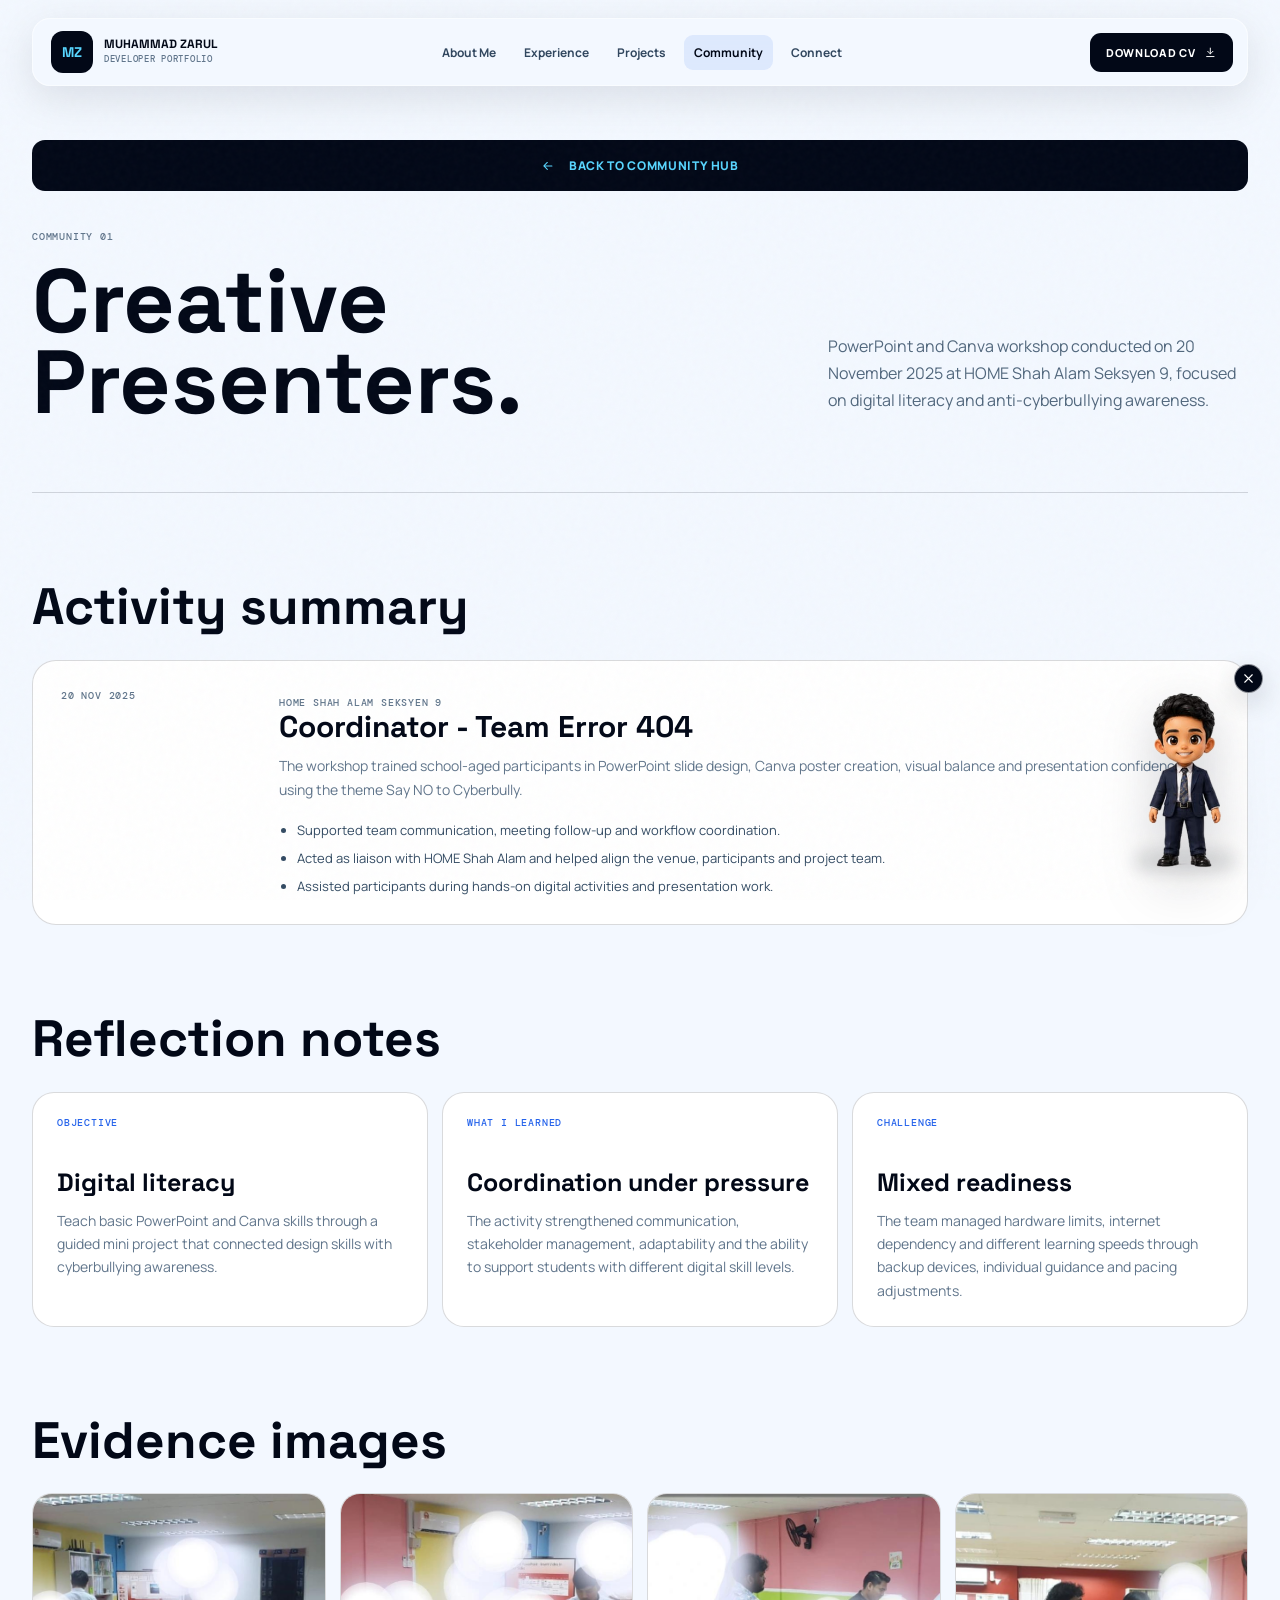
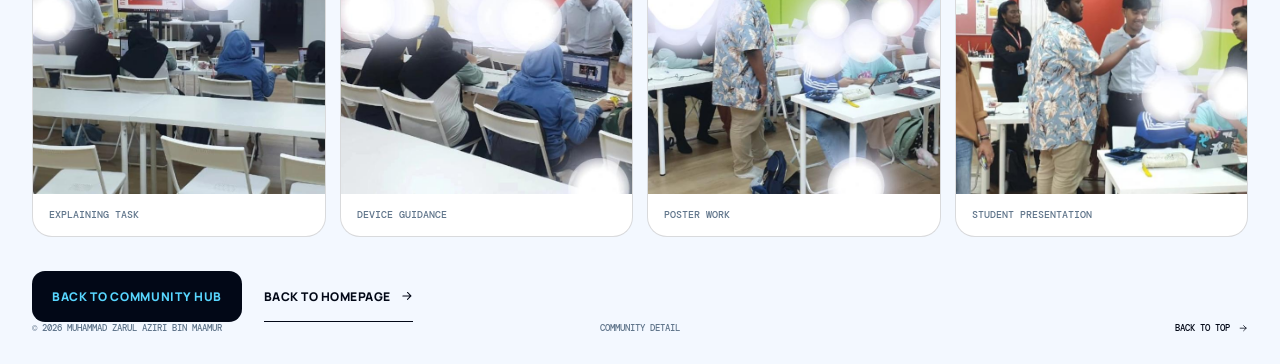
==== commit 825e7beb: "Update portfolio mascot animation" ====
--- a/community-creative-presenters.html
+++ b/community-creative-presenters.html
@@ -9,8 +9,8 @@
   <link rel="preconnect" href="https://fonts.googleapis.com">
   <link rel="preconnect" href="https://fonts.gstatic.com" crossorigin>
   <link href="https://fonts.googleapis.com/css2?family=DM+Mono:wght@400;500&family=Manrope:wght@400;500;600;700;800&family=Space+Grotesk:wght@500;600;700&display=swap" rel="stylesheet">
-  <link rel="stylesheet" href="styles.css?v=fixed-image-lightbox">
-  <script src="script.js?v=fixed-image-lightbox" defer></script>
+  <link rel="stylesheet" href="styles.css?v=mascot-full-range">
+  <script src="script.js?v=mascot-full-range" defer></script>
 </head>
 <body id="top">
   <svg class="svg-sprite" aria-hidden="true">
--- a/styles.css
+++ b/styles.css
@@ -145,10 +145,8 @@
   right: clamp(16px, 2.4vw, 34px);
   bottom: clamp(16px, 2.8vw, 34px);
   z-index: 95;
-  display: grid;
-  gap: 10px;
-  justify-items: end;
-  width: min(310px, calc(100vw - 28px));
+  width: 142px;
+  height: 196px;
   pointer-events: none;
   opacity: 1;
   transform: none;
@@ -180,8 +178,10 @@
 }
 
 .mascot-bubble {
-  position: relative;
-  width: min(275px, 100%);
+  position: absolute;
+  right: 0;
+  bottom: calc(100% + 10px);
+  width: min(275px, calc(100vw - 48px));
   padding: 14px;
   border: 1px solid rgba(255, 255, 255, 0.68);
   border-radius: 18px 18px 7px 18px;
@@ -272,7 +272,7 @@
   filter: drop-shadow(0 18px 26px rgba(2, 8, 23, 0.18));
   pointer-events: auto;
   touch-action: none;
-  transform-style: preserve-3d;
+  transform-origin: center bottom;
 }
 
 .mascot.is-settling .mascot-stage {
@@ -292,30 +292,24 @@
   transform: translateX(-50%);
 }
 
-.mascot-canvas,
-.mascot-fallback {
+.mascot-sprite {
   position: absolute;
   inset: 0;
   width: 100%;
   height: 100%;
-}
-
-.mascot-canvas {
-  opacity: 0;
-}
-
-.mascot-fallback {
   object-fit: contain;
-  opacity: 1;
+  object-position: center bottom;
   animation: mascot-float 3.4s ease-in-out infinite;
-}
-
-.mascot.has-webgl .mascot-canvas {
-  opacity: 1;
-}
-
-.mascot.has-webgl .mascot-fallback {
-  opacity: 0;
+  transform-origin: center bottom;
+  transition: transform 180ms ease;
+}
+
+.mascot.is-walk-sprite .mascot-sprite {
+  animation: none;
+}
+
+.mascot.is-walk-sprite.is-facing-left .mascot-sprite {
+  transform: scaleX(-1);
 }
 
 .mascot-button {
@@ -330,20 +324,6 @@
 
 .mascot.is-dragging .mascot-button {
   cursor: grabbing;
-}
-
-.mascot-button::after {
-  position: absolute;
-  right: 4px;
-  bottom: 16px;
-  width: 14px;
-  aspect-ratio: 1;
-  border: 3px solid rgba(255, 255, 255, 0.96);
-  border-radius: 999px;
-  background: var(--cyan);
-  box-shadow: 0 0 0 0 rgba(34, 211, 238, 0.45);
-  content: "";
-  animation: mascot-pulse 1.8s ease-out infinite;
 }
 
 .mascot-button:focus-visible {
@@ -393,16 +373,6 @@
 
   70% {
     transform: translateY(1px) rotate(1.2deg);
-  }
-}
-
-@keyframes mascot-pulse {
-  70% {
-    box-shadow: 0 0 0 10px rgba(34, 211, 238, 0);
-  }
-
-  100% {
-    box-shadow: 0 0 0 0 rgba(34, 211, 238, 0);
   }
 }
 
